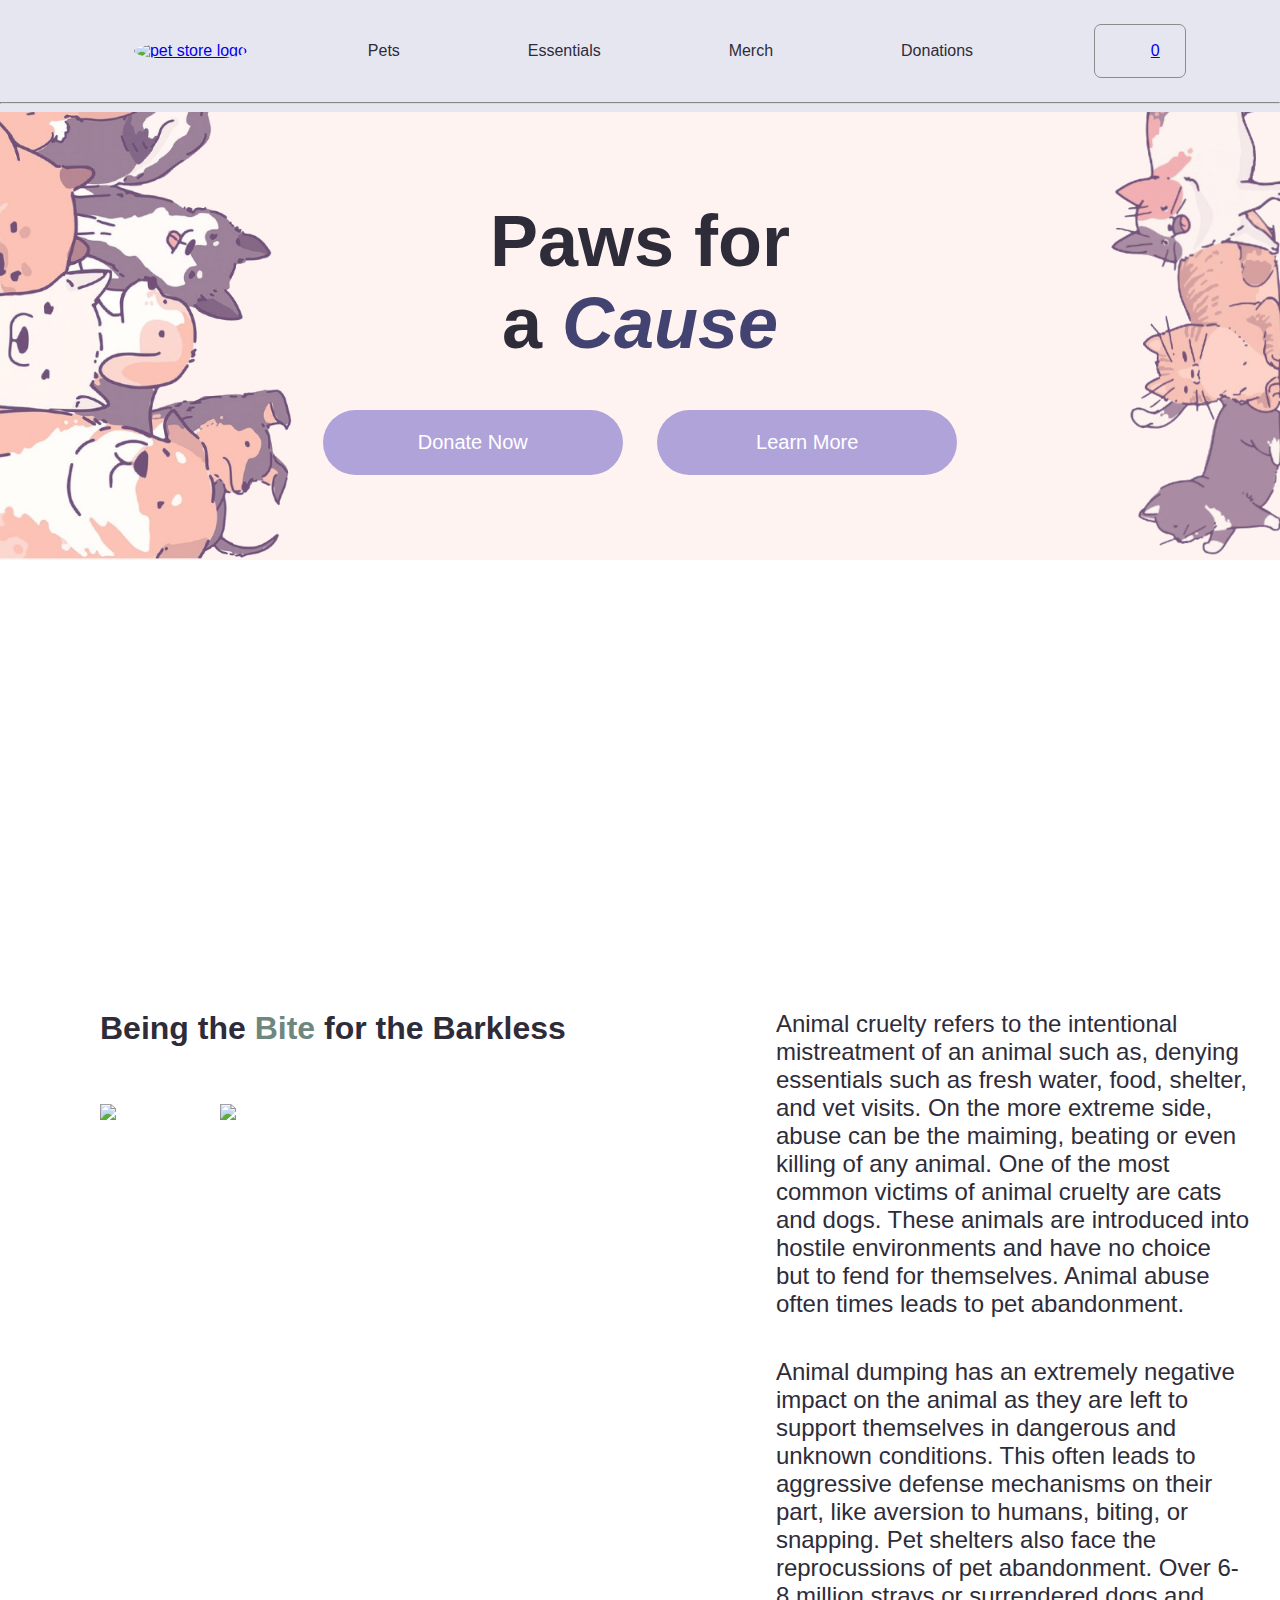
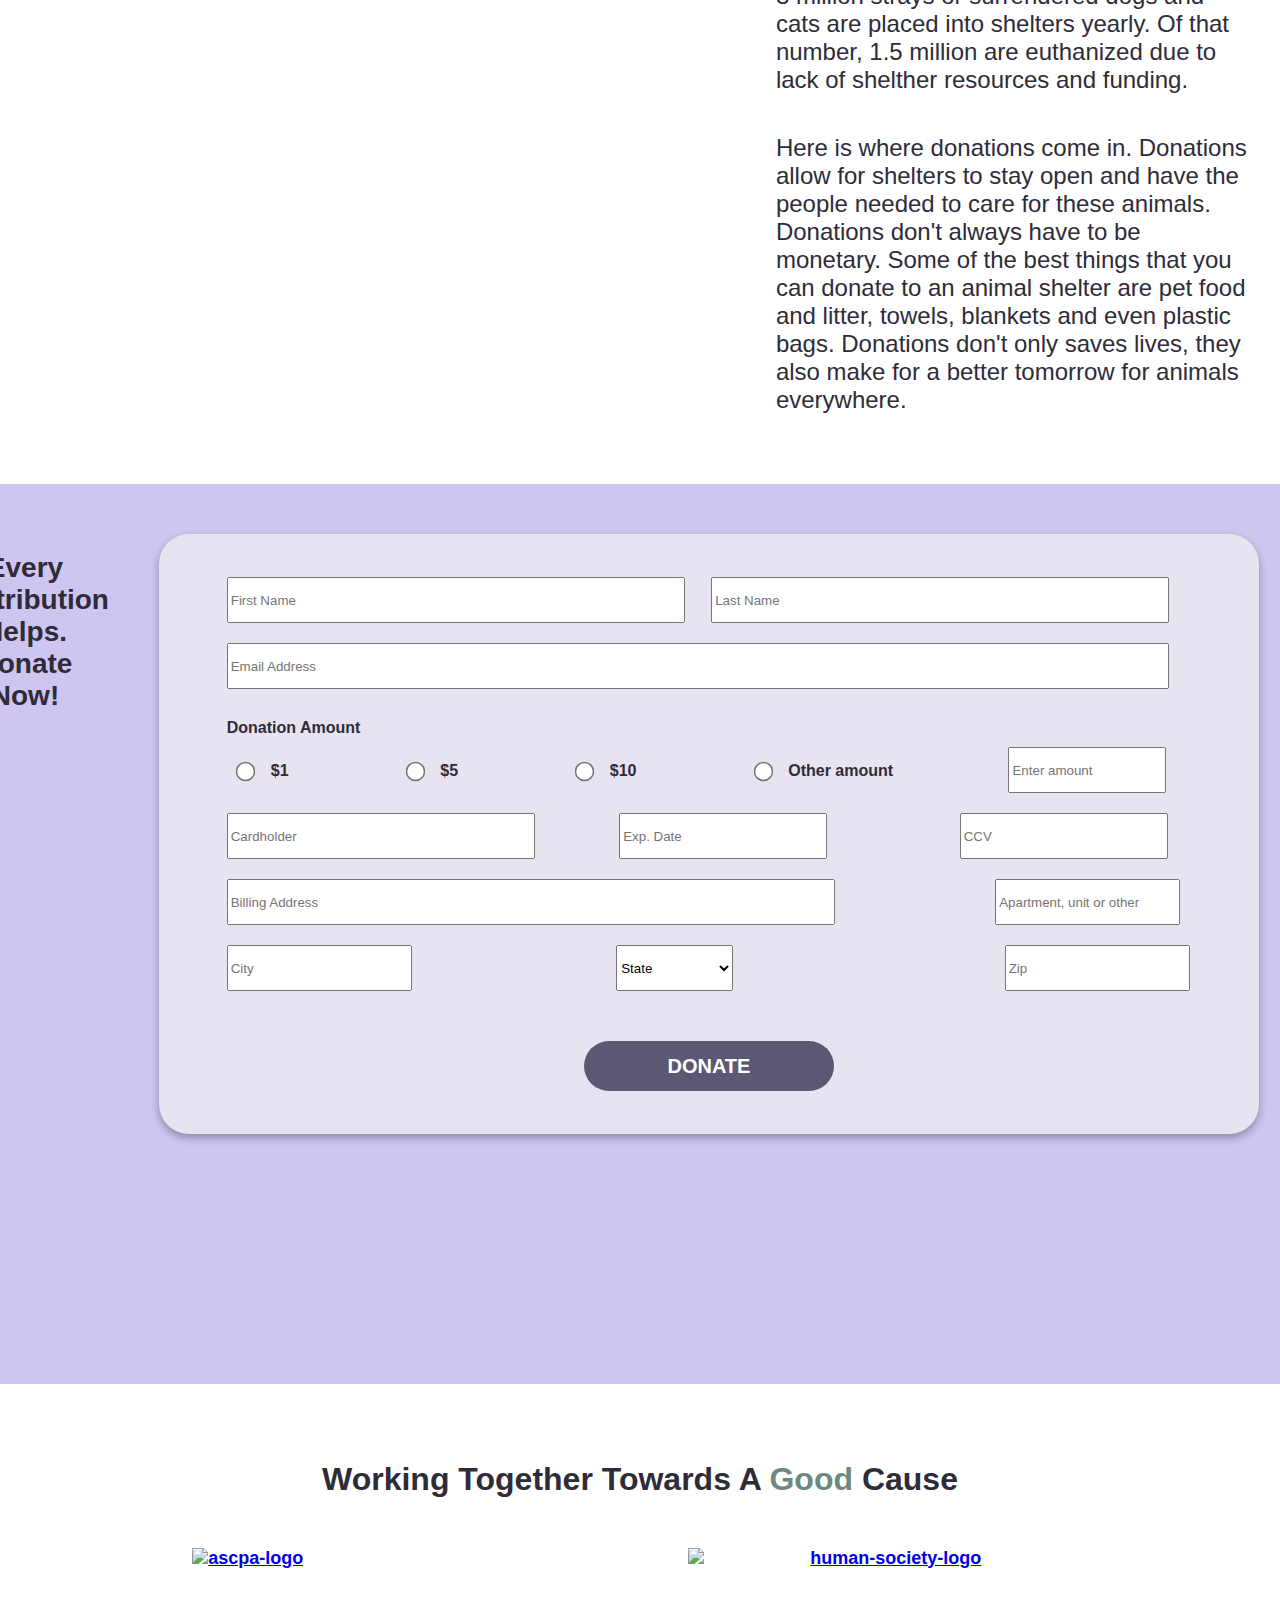
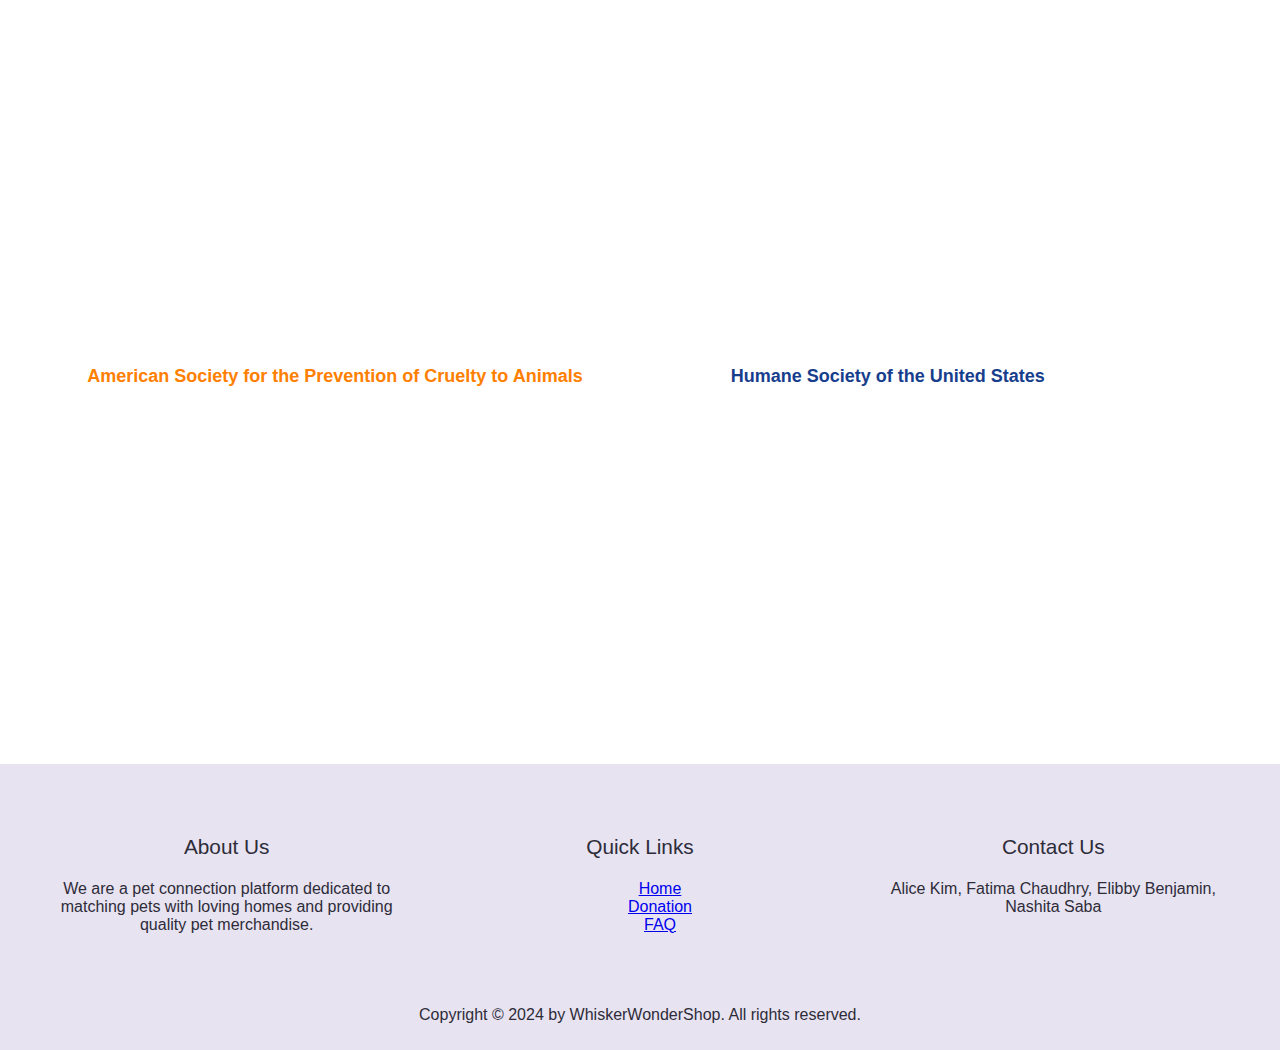
==== donation/donation.html @ 1676b472 "Add files via upload" ====
<!DOCTYPE html>
<html lang="en">
    <head>
        <title>Donation Page</title>
        <meta charset="utf-8">
        <meta name="viewport" content="width=device-width, initial-scale=1.0">
        <link href="donation.css" rel="stylesheet">
        <script defer src="donation.js"></script>
    </head>
    <body>
        <nav class="nav-bar">
            <ul class="nav-flexbox">
                <li><a href="../home.html"><img src="/images/pet-store-logo.jpg" alt="pet store logo" class="logo"/></a></li>
                <li><a class="nav-links" href="/pet/pet.html">Pets</a></li>
                <li><a class="nav-links" href="essentials.html">Essentials</a></li>
                <li><a class="nav-links" href="/merch/merch.html">Merch</a></li>
                <li><a class="nav-links" href="/donation/donation.html">Donations</a></li>
                <li>
                    <a class="cart" href="/cart/cart.html">
                        <i class="fas fa-shopping-cart"></i>
                        <p id="count" class="count">0</p>
                    </a>
                </li>
            </ul>
            <hr />
        </nav>
        <main>
            <section class="first-section" id="first-section">
                <div id="header-content-container">
                  <div class="image-container">
                    <img src="header-image-1.jpg" alt="header-img">
                    <div class="overlay">
                      <div class="header-text">
                        <h1>Paws for <br> a <span style="color: #434371 "><em>Cause</em></span></h1>
                      </div>
                      <div class="buttons-container">
                        <a href="#third-section"><button type="button" id="donate-now-button">Donate Now</button></a>
                        <a href="#second-section"><button type="button" id="learn-more-button">Learn More</button></a>
                      </div>
                    </div>
                  </div>
                </div>
              </section>

            <section class="second-section" id="second-section">
            <div id="info-content">
                <div>
                    <h2 class="title">Being the <span style="color: #6e8880;">Bite</span> for the Barkless</h2>
                    <img src="https://www.petsecure.com.au/wp-content/uploads/2015/11/shutterstock_256680307.jpg" rel="sad-dog" class="animal-abuse-img">
                    <img src="https://www.petsforpatriots.org/wp-content/uploads/2019/05/abandoned-cat-cruelty-720x450.jpg" rel="sad-cat" class="animal-abuse-img">
                </div>
                <div>
                    <p>Animal cruelty refers to the intentional mistreatment of an animal such as, 
                        denying essentials such as fresh water, food, shelter, and vet visits. 
                        On the more extreme side, abuse can be the maiming, beating or even killing 
                        of any animal. One of the most common victims of animal cruelty are cats and 
                        dogs. These animals are introduced into hostile environments and have no choice 
                        but to fend for themselves. Animal abuse often times leads to pet abandonment.
                    </p>
                    <p>
                        Animal dumping has an extremely negative impact on the animal as they are left 
                        to support themselves in dangerous and unknown conditions. This often leads to 
                        aggressive defense mechanisms on their part, like aversion to humans, biting, or 
                        snapping. Pet shelters also face the reprocussions of pet abandonment. Over 6-8 
                        million strays or surrendered dogs and cats are placed into shelters yearly. 
                        Of that number, 1.5 million are euthanized due to lack of shelther resources 
                        and funding. 
                    </p>
                    <p>    
                        Here is where donations come in. Donations allow for shelters to stay open and 
                        have the people needed to care for these animals. Donations don't always have 
                        to be monetary. Some of the best things that you can donate to an animal shelter 
                        are pet food and litter, towels, blankets and even plastic bags. Donations don't 
                        only saves lives, they also make for a better tomorrow for animals everywhere.
                    </p>
                </div>
            </div>
            </section>

            <section class="third-section" id="third-section">
                <div class="donation-introduction">
                    <p> Every Contribution <br> Helps.<br> Donate Now!</p>
                </div>
                <div>
                <div class="card-container">
                    <form>
                        <div class="basic-info">
                            <input type="text" id="first-name" name="first" placeholder="First Name">
                            <input type="text" id="last-name" name="last" placeholder="Last Name">
                        </div>
                        <div class="basic-info">
                            <input type="text" id="email" name="email" placeholder="Email Address">
                        </div>
                        <div class="monetary-amount">
                            <p id="donation-amount-text">Donation Amount</p>
                        </div>
                        <div class="monetary-amount-radio">
            
                            <input type="radio" id="option1" name="donation-amount" value="1">
                            <label for="option1">$1</label>
            
                            <input type="radio" id="option2" name="donation-amount" value="5">
                            <label for="option2">$5</label>
            
                            <input type="radio" id="option3" name="donation-amount" value="10">
                            <label for="option3">$10</label>
            
                            <input type="radio" id="option4" name="donation-amount">
                            <label for="option4">Other amount</label>
                            <input type="text" id="other-amount" name="other-amount" placeholder="Enter amount" style="height: 40px; width: 150px;">
                
                        </div>
                        <div class="card-info">
                            <input type="text" id="cardholder" name="cardholder" placeholder="Cardholder">
                            <input type="text" id="exp-date" name="exp-date" placeholder="Exp. Date">
                            <input type="text" id="ccv" name="ccv" placeholder="CCV">
                        </div>
                        <div class="card-info">
                            <input type="text" id="address" name="address" placeholder="Billing Address">
                            <input type="text" id="addr-other" name="addr-other" placeholder="Apartment, unit or other">
                        </div>
                        <div class="card-info">
                            <input type="text" id="city" name="city" placeholder="City">
                            <select id="states" name="states" placeholder="State">
                                <option value="state">State</option>
                                <option value="AL">Alabama</option>
                                <option value="AK">Alaska</option>
                                <option value="AZ">Arizona</option>
                                <option value="AR">Arkansas</option>
                                <option value="CA">California</option>
                                <option value="CO">Colorado</option>
                                <option value="CT">Connecticut</option>
                                <option value="DE">Delaware</option>
                                <option value="FL">Florida</option>
                                <option value="GA">Georgia</option>
                                <option value="HI">Hawaii</option>
                                <option value="ID">Idaho</option>
                                <option value="IL">Illinois</option>
                                <option value="IN">Indiana</option>
                                <option value="IA">Iowa</option>
                                <option value="KS">Kansas</option>
                                <option value="KY">Kentucky</option>
                                <option value="LA">Louisiana</option>
                                <option value="ME">Maine</option>
                                <option value="MD">Maryland</option>
                                <option value="MA">Massachusetts</option>
                                <option value="MI">Michigan</option>
                                <option value="MN">Minnesota</option>
                                <option value="MS">Mississippi</option>
                                <option value="MO">Missouri</option>
                                <option value="MT">Montana</option>
                                <option value="NE">Nebraska</option>
                                <option value="NV">Nevada</option>
                                <option value="NH">New Hampshire</option>
                                <option value="NJ">New Jersey</option>
                                <option value="NM">New Mexico</option>
                                <option value="NY">New York</option>
                                <option value="NC">North Carolina</option>
                                <option value="ND">North Dakota</option>
                                <option value="OH">Ohio</option>
                                <option value="OK">Oklahoma</option>
                                <option value="OR">Oregon</option>
                                <option value="PA">Pennsylvania</option>
                                <option value="RI">Rhode Island</option>
                                <option value="SC">South Carolina</option>
                                <option value="SD">South Dakota</option>
                                <option value="TN">Tennessee</option>
                                <option value="TX">Texas</option>
                                <option value="UT">Utah</option>
                                <option value="VT">Vermont</option>
                                <option value="VA">Virginia</option>
                                <option value="WA">Washington</option>
                                <option value="WV">West Virginia</option>
                                <option value="WI">Wisconsin</option>
                                <option value="WY">Wyoming</option>  
                            </select>
                            <input type="text" id="zip" name="zip" placeholder="Zip">
                        </div>
                        <div>
                            <input type="submit" id="submit" value="Donate">
                        </div>
                    </form>
                </div>
                </div>
            </section>

        <section>
            <section class="fourth-section" id="foruth-section">
                <div>
                    <div>
                        <div>
                            <h2>Working Together Towards A <span style="color: #6e8880;">Good</span> Cause</h2>
                        </div>
                        <div class="image-links-container">
                        <div id="ascpa-div">
                        <a href="https://www.aspca.org/" target="_blank">
                            <img src="https://yt3.googleusercontent.com/ytc/AIdro_lUiNCjHDG7xTFeARyhBHkVhts1otFx1Bl5wSEmufg=s900-c-k-c0x00ffffff-no-rj" 
                            alt="ascpa-logo"></a>
                        <p style="color: rgb(255, 128, 0);">American Society for the Prevention of Cruelty to Animals</p>
                        </div>
                        <div id="humane-society-div">
                        <a href="https://www.humanesociety.org/" target="_blank">
                            <img src="https://www.sketchappsources.com/resources/source-image/humanesociety-vector-logo.png" 
                            alt="human-society-logo">
                        </a>
                            <p style="color: rgb(23, 62, 141);">Humane Society of the United States</p>
                        </div>
                        </div>
                    </div>
                </div>
            </section>
        </main>
    </body>
    <footer>
        <div class="footer-content">
            <div class="footer-section about">
                <h3>About Us</h3>
                <p>We are a pet connection platform dedicated to matching pets with loving homes and providing quality pet merchandise.</p>
            </div>
            <div class="footer-section links">
                <h3>Quick Links</h3>
                <ul>
                    <li><a href="#">Home</a></li>
                    <li><a href="#">Donation</a></li>
                    <li><a href="/faq/index.html">FAQ</a></li>
                </ul>
            </div>
            <div class="footer-section contact-form">
                <h3>Contact Us</h3>
                <p> Alice Kim, Fatima Chaudhry, Elibby Benjamin, Nashita Saba </p>
            </div>
        </div>
        <div class="footer-bottom">
            <p>Copyright &copy; 2024 by WhiskerWonderShop. All rights reserved.</p>
        </div>
      </footer>
  
</html>
---- donation/donation.css ----
body {

    background-color: #ffffff;
    color: #2e2c39;
    font-family: sans-serif;
    margin: 0;

}

section{
    display: flex;
    align-content: center;
    justify-content: center;
    min-height: 100vh;
}

.image-container{
    position: relative;
    text-align: center;

}

.image-container img{
    width: 100%; 
    height: auto;
}

.overlay{
    position: absolute;
    top: 0;
    left: 0;
    width: 100%;
    height: 100%;
    display: flex;
    justify-content: center;
    align-items: center;
}

.header-text{
    position: absolute;
    top: 50%;
    left: 50%;
    margin-bottom: 400px;
    transform: translate(-50%, -50%);
    font-weight: bold;
}

.buttons-container {
    margin-top: 300px;  
    z-index: 1;
  }

#donate-now-button, #learn-more-button{
    font-family: sans-serif;
    border: none;
    outline: none;
    border-radius: 50px; 
    padding: 10px 20px; 
    font-size: 20px; 
    background-color: #afa3da;
    color: #ffffff;
    cursor: pointer;
    height: 65px;
    width: 300px;

}

#learn-more-button{
    margin-top: 20px;
    margin-left: 30px;
}


#donate-now-button:hover, #learn-more-button:hover{
    background-color: #434371;
}


h1{
    display: block;
    font-size: 72px;
    font-weight: bold;
    margin-inline-start: 0px;
    margin-inline-end: 0px;
    animation-duration: 2s;
    animation-name:slide;
    font-family: Helvetica, sans-serif, Arial;
    color: #2e2c39;

}

.second-section{
    margin-top: 40px;
    margin-bottom: 40px;
}

#info-content {
    background-color: #ffffff;
    border-top-left-radius: 1.875rem;
    border-top-right-radius: 1.875rem;
    padding-top: 2.5rem;
    overflow-y: auto;
    position: relative;
    z-index: 1;
    transition: max-height 0.5s ease;
    display: flex;

}

#info-content h2{
    font-family: sans-serif;
    text-align: center;
    margin-left: 100px;
    margin-top: 30px;
    white-space: nowrap;
    font-size: 32px;

}

#info-content p {
    margin: 20px;
    margin-left: 200px;
    padding: 10px;
    font-family: arial;
    font-size: 24px;
    text-align: left;
}


.name{
    margin-bottom: 10px;
    text-align: center;
}

#first-name, #last-name{
    height: 40px;
    width: 450px;
    margin: auto;
    margin-right: 22px;
    
}

#email{
    margin: auto;
    margin-top:20px;
    height: 40px;
    width: 934px;
    margin-bottom: 10px;
}

#donation-amount-text{
    margin:auto;
    margin-top: 20px;
    margin-bottom: 10px;
    font-size: 16px;
    font-weight: bold;
}

.monetary-amount-radio{
    display: flex;
    justify-content: space-around;
    font-size: 16px;
    font-weight: bolder;

}

.monetary-amount-radio label {
    margin-top: 15px; 
    margin-right: 100px;
}

.monetary-amount-radio input[type="radio"] {
    transform: scale(1.5);
}

#other-amount {
    margin-right: 17px;

}

#cardholder{
    height: 40px;
    width: 300px;
    margin: auto;
    margin-bottom: 10px;
    margin-top: 20px;
    margin-right: 30px;
}

#exp-date{
    height: 40px;
    width: 200px;
    margin-bottom: 10px;
    margin-left: 50px;
    margin-right: 48px;
}

#ccv{
    margin: auto;
    height: 40px;
    width: 200px;
    margin-bottom: 10px;
    margin-left: 80px;
}

#address, #addr-other, #city, #zip{
    height: 40px;
}

#address{
    margin: auto;
    width: 600px;
    margin-right: 80px;
    margin-bottom: 20px;
    margin-top: 10px;
}

#addr-other{
    margin: auto;
    margin-left: 76px;
}

#city{
    margin-right: 100px;
}

#states{
    height: 46px;
    margin-right: 100px;
    margin-left: 100px;
}

#zip{
    margin-left: 167px;
}

#submit{
    height: 50px;
    width: 200px;
    background-color: #5C5874;
    color: white;
    border: none;
    display: block;
    margin: 0 auto;
    margin-top: 50px;
    cursor: pointer; 
    border-radius: 50px; 
    width: 250px;
    height: 50px;
    font-size: 20px;
    text-transform: uppercase;
    font-weight: bold;
}

#submit:hover{
    background-color:#2e2c39;
}

.animal-abuse-img{
    width: 80%; 
    max-width: 400px;
    margin-left: 100px;
    margin-top: 30px;
    transition: transform .2s;
}

.animal-abuse-img:hover{
    transform: scale(1.04);
}

.third-section{
    background-color:#CEC5F0;
}

.donation-introduction{
    margin-right: 50px;
    margin-top:40px;
    text-align: center;
    font-weight: bold;
    font-size: 28px;
 
 }

.card-container{
    display: flex;
    margin-top: 50px;
    margin-right: 80px;
    background-color: #e7e3f1;
    border-radius: 1.875rem;
    box-shadow: 0 4px 8px rgba(0, 0, 0, 0.3);
    width: 1100px;
    height: 600px;
    align-items: center;
    justify-content: center;
    
}
.card-container p{
    margin-top: 10px;
    margin-left: 50px;
    font-size: 22px;
}

.fourth-section {
    text-align: center;
    margin-top: 50px;
}

.fourth-section h2 {
    margin-bottom: 50px;
    font-size: 32px;
}

.image-links-container {
    display: flex;
    justify-content: space-between;
}

.image-links-container {
    font-weight: bold;
    font-size: 18px;
    
}

.image-links-container a {
    flex: 1;
    margin: 0 5px;
    display: flex; 
    align-items: center;
    overflow: hidden;
    height: 400px;
}

.image-links-container img {
    padding: 100px;
    height: 100%;
    object-fit: cover; 
    transition: transform .2s;
}

.image-links-container img:hover {
    transform: scale(1.5);
}

#humane-society-div img{
    width: 400px;
}

.nav-bar {
    position: fixed;
    top: 0;
    left: 0;
    right: 0;
    background-color: rgb(230, 230, 240);
    transition: all 0.3s ease-in-out;
    z-index: 3;
}
.nav-flexbox {
    display: flex;
    justify-content: space-evenly;
    align-items: center;
    height: 70px;
    transition: all 0.3s ease-in-out;
}
li {
    list-style-type: none;
    padding: 0 20px;
}
.nav-links {
    color: rgb( 46, 44, 57); 
    text-decoration: none;
    padding: 7px;
    border-radius: 20px;
    transition: opacity 0.15s;
    transition: background-color 0.7s;
}
.nav-links:hover {
    padding: 7px;
    border-radius: 20px;
    opacity: 0.8;
}
.nav-links:active {
    padding: 7px;
    border-radius: 20px;
    opacity: 0.5;
}
hr {
    border-color: #e0d8d8;
}
.logo {
    height: 50px;
    border-radius: 50%;
}
.cart {
    width: 70px;
    display: flex;
    justify-content: space-around;
    align-items: center;
    padding: 1px 10px;
    border-radius: 7px;
    cursor: pointer;
    transition: opacity 0.15s;
    border: 1px ridge rgb(139, 139, 139);
}
.cart:hover {
    opacity: 0.8;
}
.cart:active {
    opacity: 0.5;
}
.fa-shopping-cart {
    color: rgb(110, 135, 130);
}
.nav-bar.active {
    background: rgb(175, 165, 215);
    box-shadow: 0 1px 10px rgba(0, 0, 0, 0.4);
}

footer {
    background-color: #E7E3f1;
    color: #2E2C39;
    text-align: center;
    padding: 10px 0;
    margin-top: 30px;
  }
  
  .footer-content {
    display: grid;
    grid-template-columns: 1fr 1fr 1fr;
    justify-content: space-around;
    align-items: flex-start;
    padding: 20px;
  }
  
  .footer-section {
    margin: 20px;
  }
  
  .footer-section h3 {
    color: #2E2C39;
    font-size: 1.3rem;
    font-weight: 400;
  }
  
  .footer-section p,
  .footer-section ul {
    color: #2E2C39;
    font-weight: 350;
  }


@keyframes slide {
    from{
        margin-top: 0%;
    }
    to{
        margin-top: 20%;
    }
}
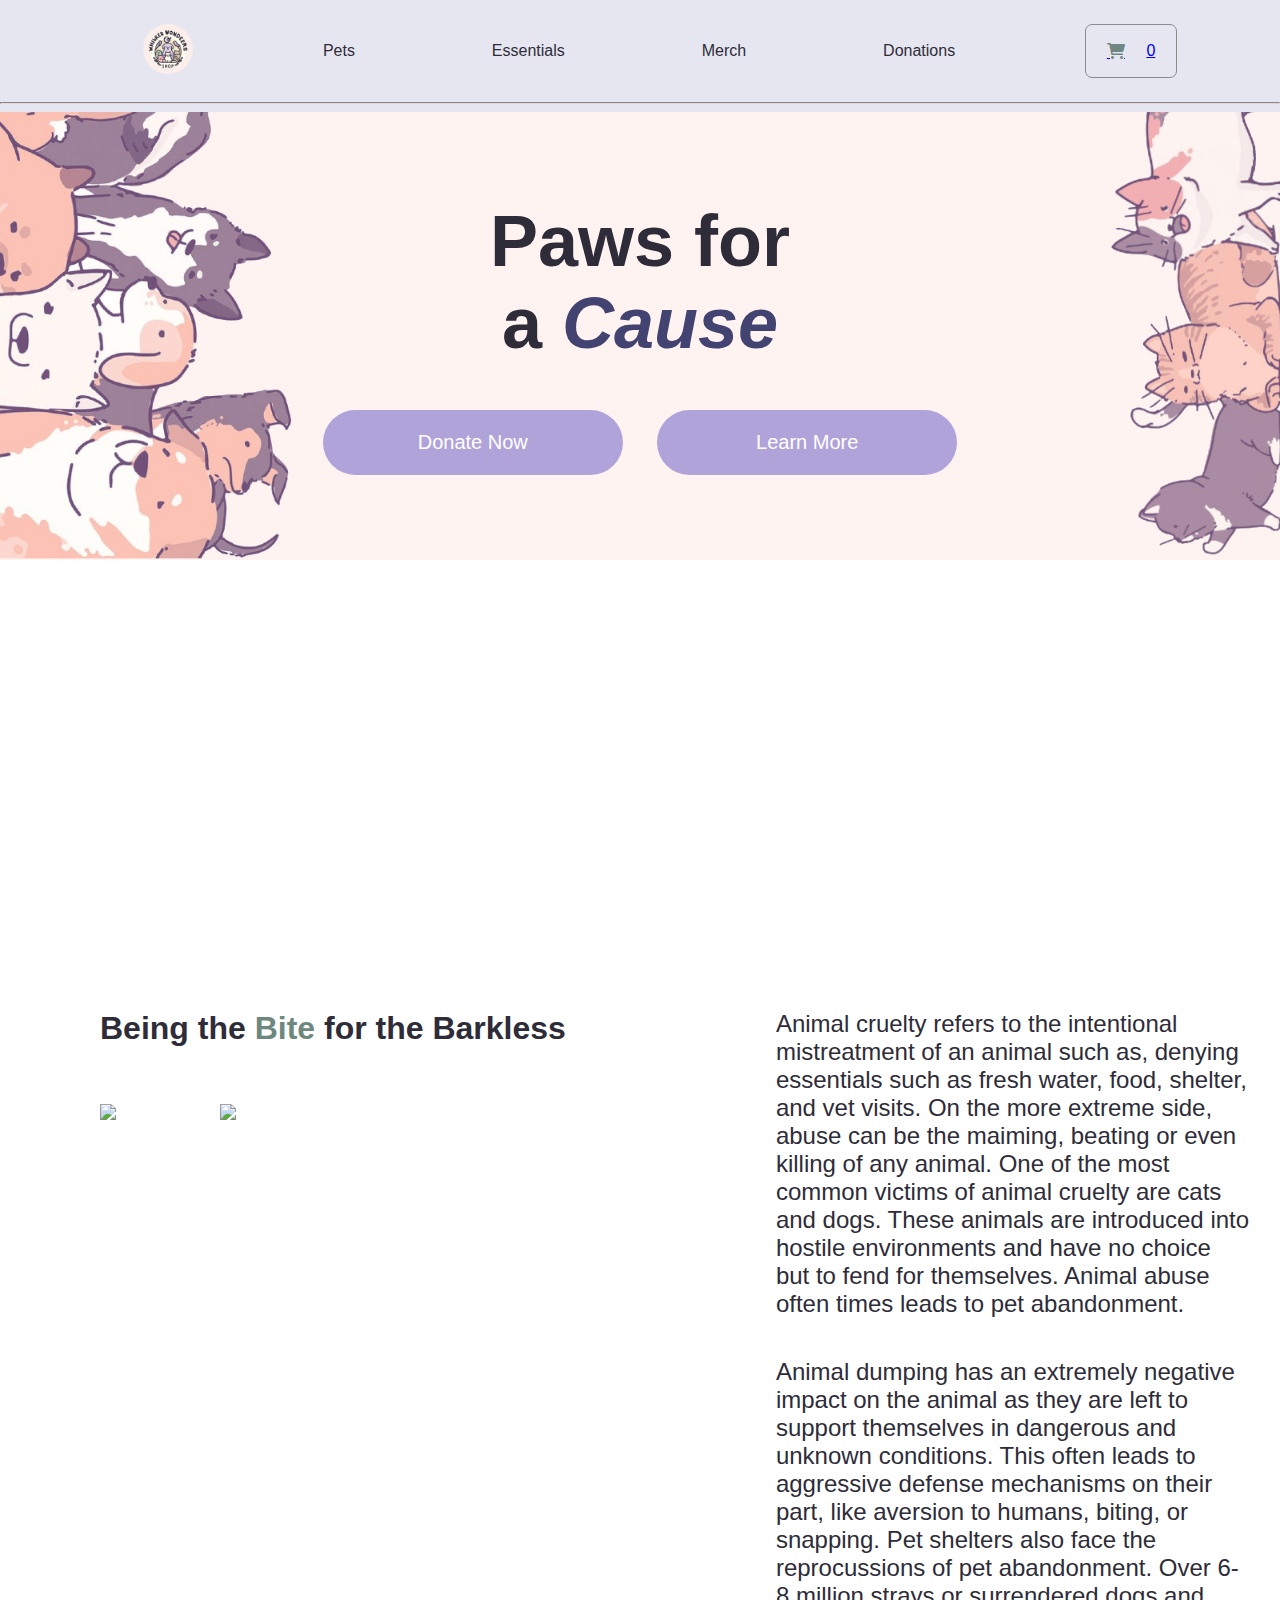
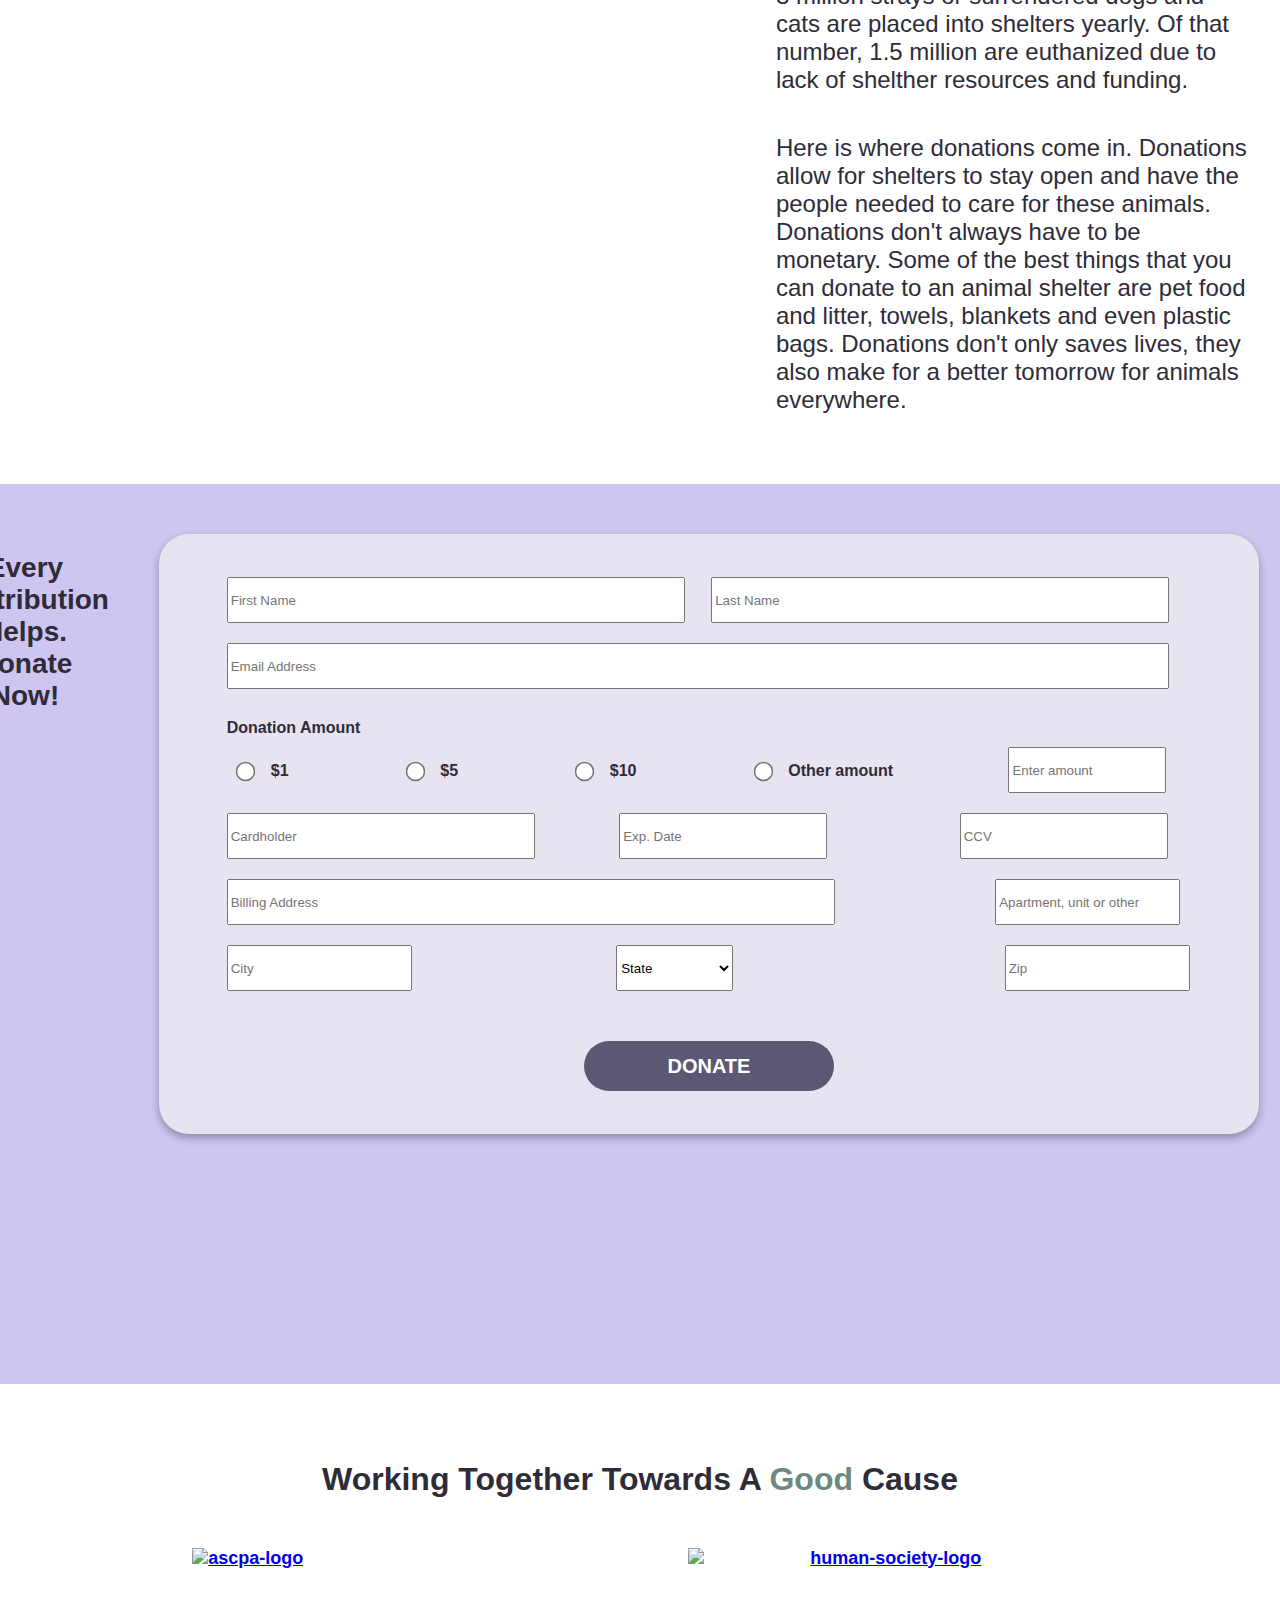
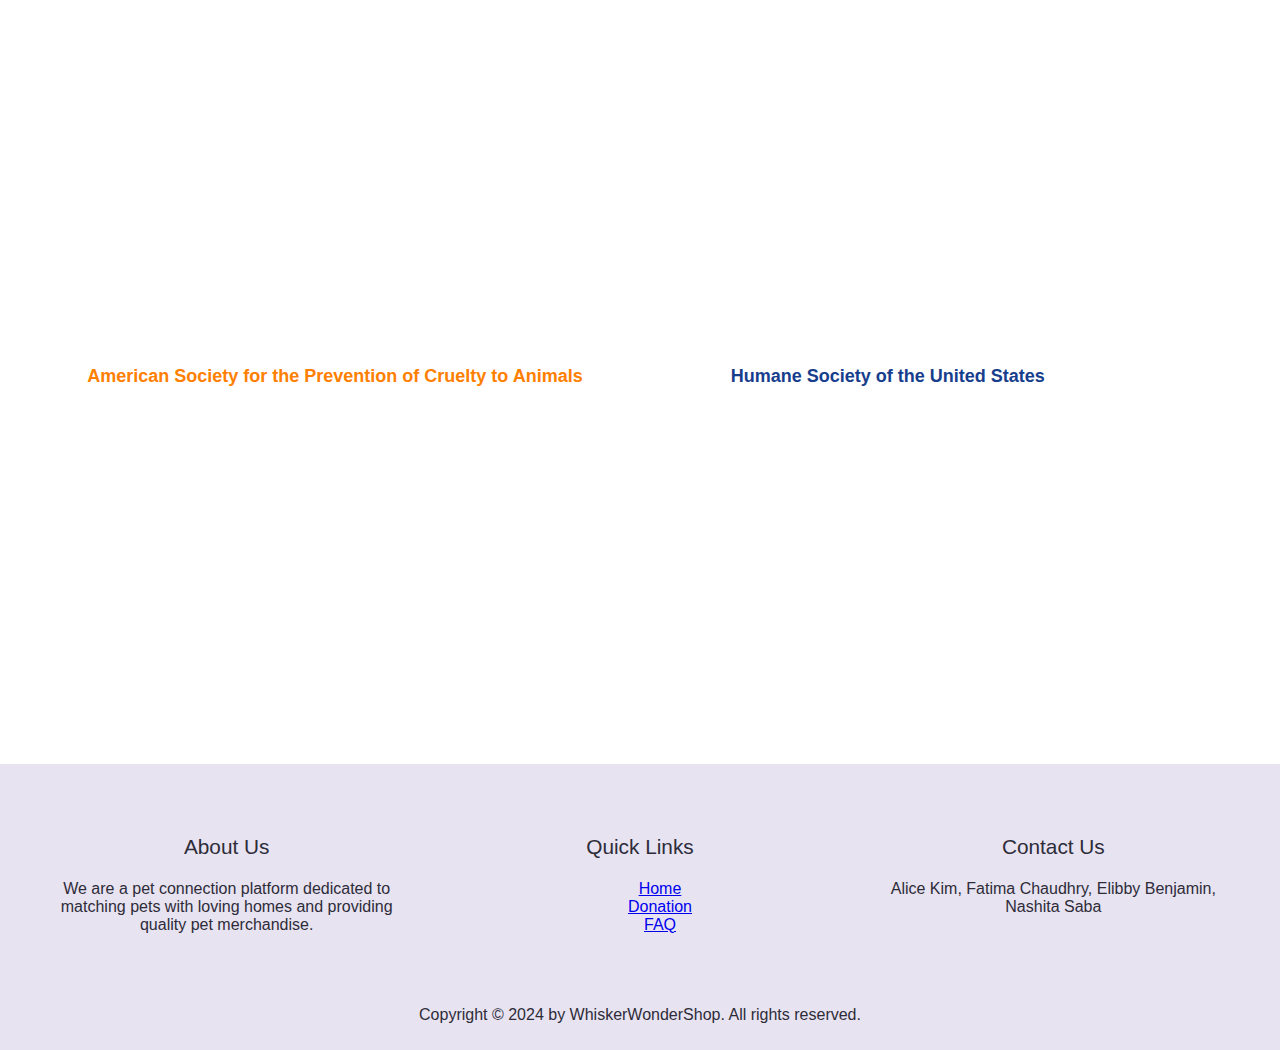
==== commit ed03450c: "Update donation.html" ====
--- a/donation/donation.html
+++ b/donation/donation.html
@@ -5,16 +5,17 @@
         <meta charset="utf-8">
         <meta name="viewport" content="width=device-width, initial-scale=1.0">
         <link href="donation.css" rel="stylesheet">
+        <link rel="stylesheet" href="https://cdnjs.cloudflare.com/ajax/libs/font-awesome/6.0.0/css/all.min.css">
         <script defer src="donation.js"></script>
     </head>
     <body>
         <nav class="nav-bar">
             <ul class="nav-flexbox">
-                <li><a href="../home.html"><img src="/images/pet-store-logo.jpg" alt="pet store logo" class="logo"/></a></li>
-                <li><a class="nav-links" href="/pet/pet.html">Pets</a></li>
-                <li><a class="nav-links" href="essentials.html">Essentials</a></li>
-                <li><a class="nav-links" href="/merch/merch.html">Merch</a></li>
-                <li><a class="nav-links" href="/donation/donation.html">Donations</a></li>
+                <li><a href="../index.html"><img src="../images/pet-store-logo.jpg" alt="pet store logo" class="logo"/></a></li>
+                <li><a class="nav-links" href="../pet/pet.html">Pets</a></li>
+                <li><a class="nav-links" href="../essentials/essentials.html">Essentials</a></li>
+                <li><a class="nav-links" href="../merch/merch.html">Merch</a></li>
+                <li><a class="nav-links" href="../donation/donation.html">Donations</a></li>
                 <li>
                     <a class="cart" href="/cart/cart.html">
                         <i class="fas fa-shopping-cart"></i>
@@ -235,4 +236,4 @@
         </div>
       </footer>
   
-</html>+</html>
